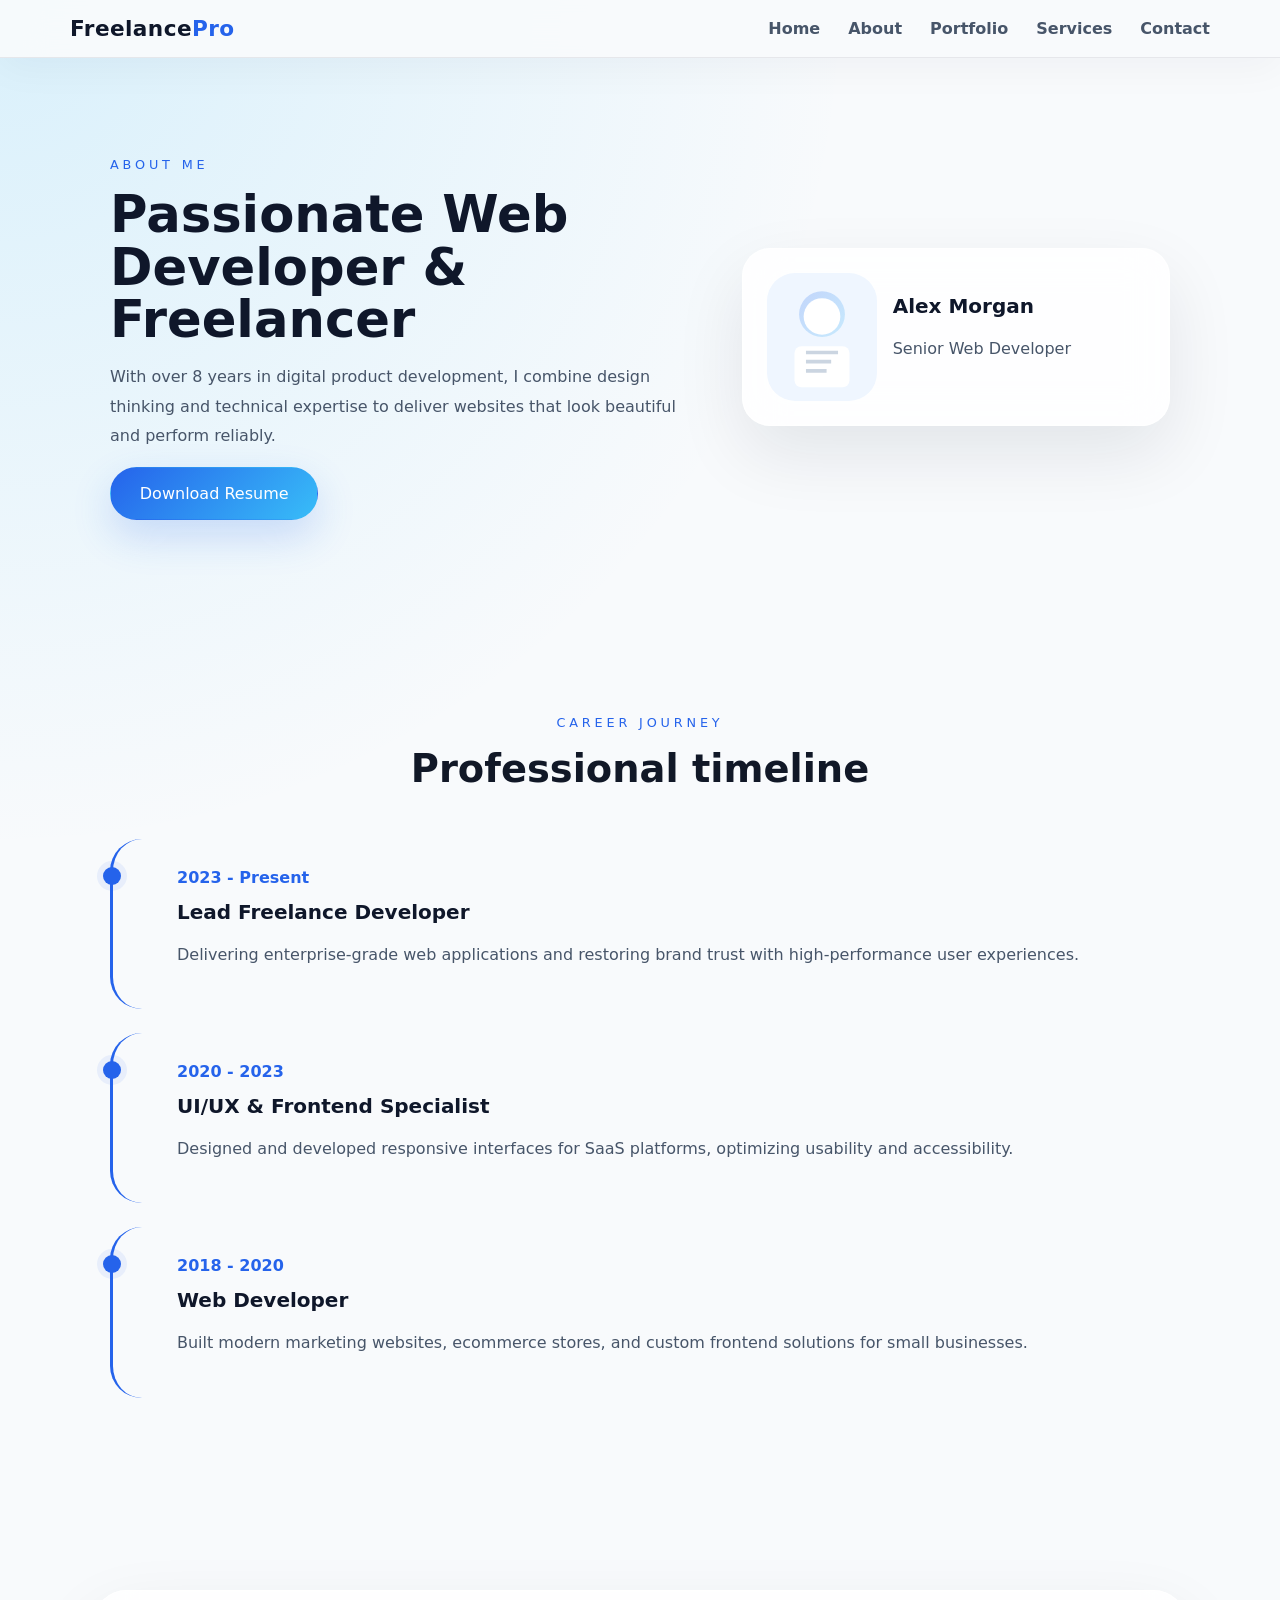
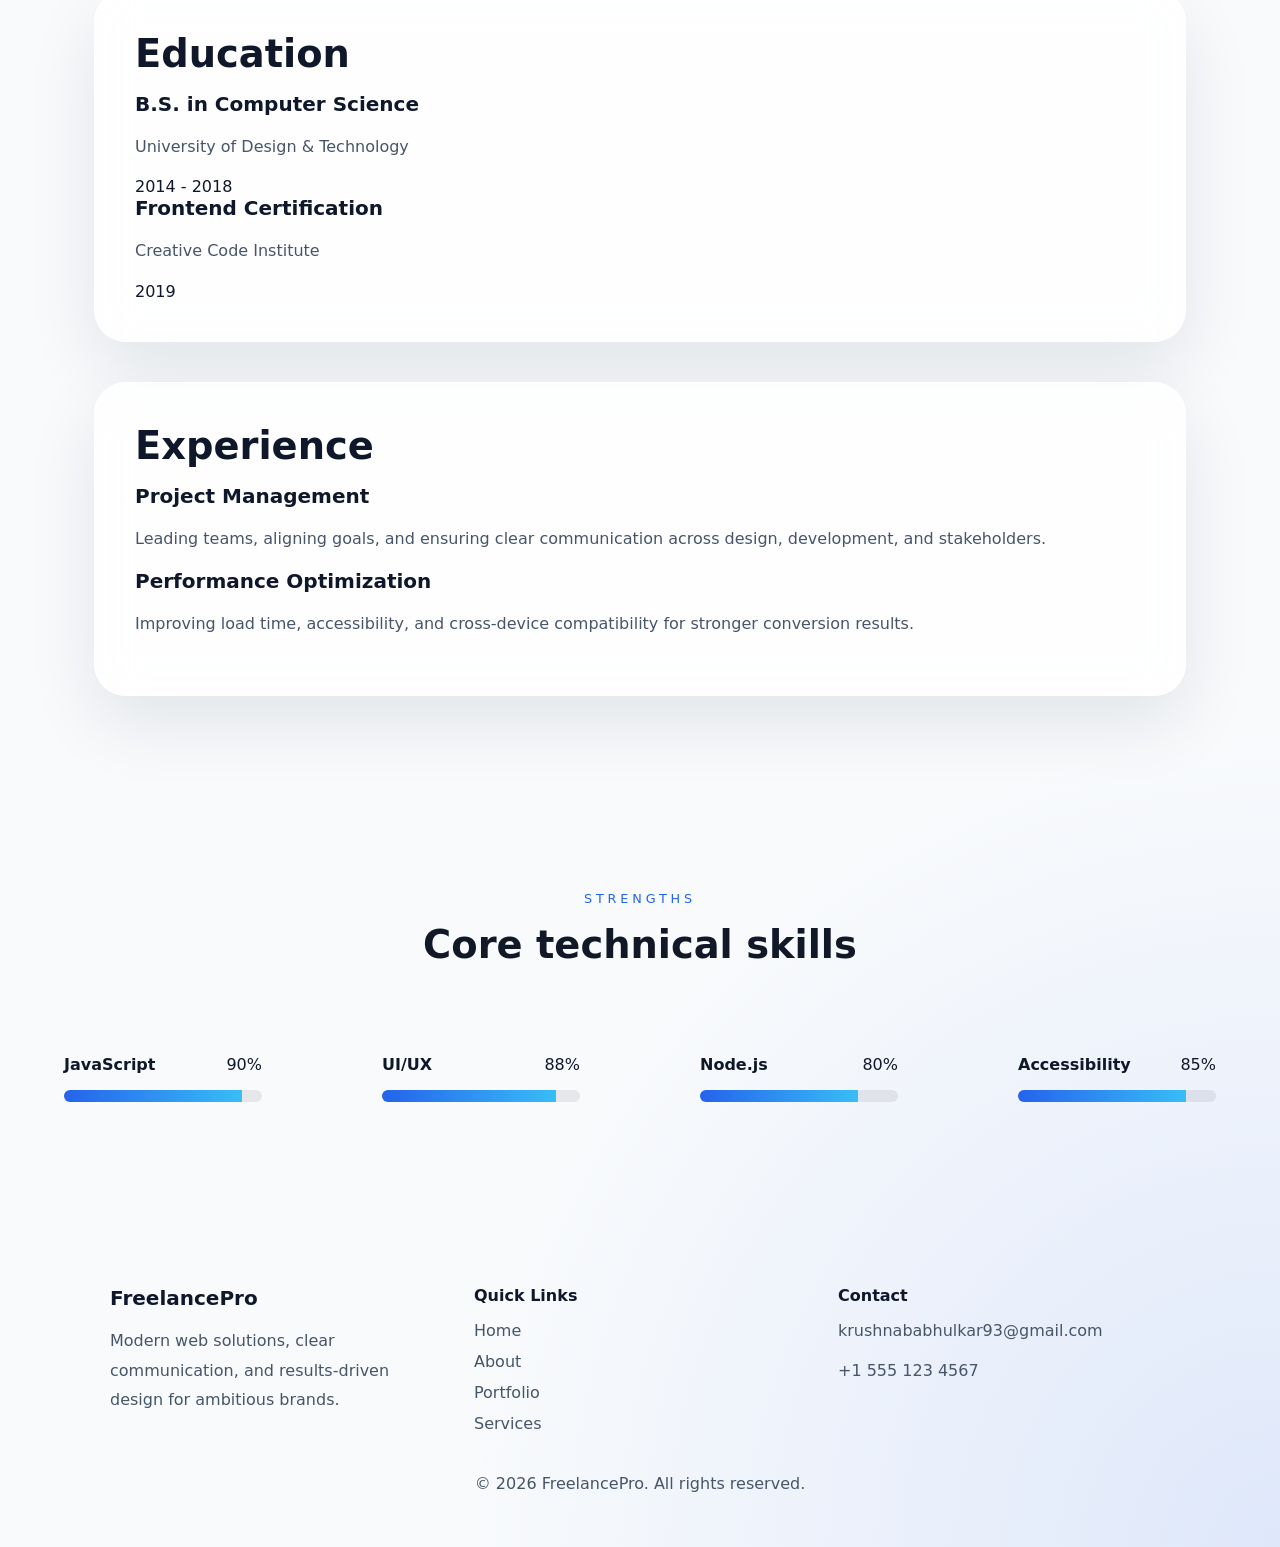
==== about.html @ e70f46a9 "Initial freelace  website" ====
<!DOCTYPE html>
<html lang="en">
<head>
  <meta charset="UTF-8" />
  <meta name="viewport" content="width=device-width, initial-scale=1.0" />
  <title>Freelance Portfolio | About</title>
  <meta name="description" content="About page featuring biography, experience, education, skills, and resume download." />
  <link rel="stylesheet" href="css/style.css" />
</head>
<body>
  <div class="page-loader" id="pageLoader"><span></span></div>

  <header class="site-header" id="header">
    <div class="container nav-container">
      <a href="index.html" class="brand">Freelance<span>Pro</span></a>
      <nav class="nav" id="navbar">
        <a href="index.html" class="nav-link">Home</a>
        <a href="about.html" class="nav-link">About</a>
        <a href="portfolio.html" class="nav-link">Portfolio</a>
        <a href="services.html" class="nav-link">Services</a>
        <a href="contact.html" class="nav-link">Contact</a>
      </nav>
      <button class="nav-toggle" id="navToggle" aria-label="Open navigation menu">
        <span></span><span></span><span></span>
      </button>
    </div>
  </header>

  <main>
    <section class="section about-hero animate-up">
      <div class="container about-grid">
        <div class="about-copy">
          <span class="eyebrow">About Me</span>
          <h1>Passionate Web Developer & Freelancer</h1>
          <p>With over 8 years in digital product development, I combine design thinking and technical expertise to deliver websites that look beautiful and perform reliably.</p>
          <a href="resume/Krushna_Babhulkar_7350629754.pdf" class="btn btn-primary" download>Download Resume</a>
        </div>
        <div class="about-visual">
          <div class="profile-card glass-card">
            <img src="images/profile.svg" alt="Alex Morgan profile illustration" />
            <div>
              <h3>Alex Morgan</h3>
              <p>Senior Web Developer</p>
            </div>
          </div>
        </div>
      </div>
    </section>

    <section class="section timeline-section animate-up delay">
      <div class="container section-header">
        <span class="eyebrow">Career Journey</span>
        <h2>Professional timeline</h2>
      </div>
      <div class="container">
        <div class="timeline">
        <div class="timeline-item">
          <span class="timeline-date">2023 - Present</span>
          <div>
            <h3>Lead Freelance Developer</h3>
            <p>Delivering enterprise-grade web applications and restoring brand trust with high-performance user experiences.</p>
          </div>
        </div>
        <div class="timeline-item">
          <span class="timeline-date">2020 - 2023</span>
          <div>
            <h3>UI/UX & Frontend Specialist</h3>
            <p>Designed and developed responsive interfaces for SaaS platforms, optimizing usability and accessibility.</p>
          </div>
        </div>
        <div class="timeline-item">
          <span class="timeline-date">2018 - 2020</span>
          <div>
            <h3>Web Developer</h3>
            <p>Built modern marketing websites, ecommerce stores, and custom frontend solutions for small businesses.</p>
          </div>
        </div>
        </div>
      </div>
    </section>

    <section class="section education-experience animate-up">
      <div class="container split-grid">
        <div class="glass-card info-card">
          <h2>Education</h2>
          <div class="info-block">
            <h3>B.S. in Computer Science</h3>
            <p>University of Design & Technology</p>
            <span>2014 - 2018</span>
          </div>
          <div class="info-block">
            <h3>Frontend Certification</h3>
            <p>Creative Code Institute</p>
            <span>2019</span>
          </div>
        </div>
        <div class="glass-card info-card">
          <h2>Experience</h2>
          <div class="info-block">
            <h3>Project Management</h3>
            <p>Leading teams, aligning goals, and ensuring clear communication across design, development, and stakeholders.</p>
          </div>
          <div class="info-block">
            <h3>Performance Optimization</h3>
            <p>Improving load time, accessibility, and cross-device compatibility for stronger conversion results.</p>
          </div>
        </div>
      </div>
    </section>

    <section class="section skills-section animate-up delay">
      <div class="container section-header">
        <span class="eyebrow">Strengths</span>
        <h2>Core technical skills</h2>
      </div>
      <div class="skills-grid">
        <div class="skill-item">
          <div class="skill-heading">
            <h4>JavaScript</h4>
            <span>90%</span>
          </div>
          <div class="progress-bar"><span style="width: 90%"></span></div>
        </div>
        <div class="skill-item">
          <div class="skill-heading">
            <h4>UI/UX</h4>
            <span>88%</span>
          </div>
          <div class="progress-bar"><span style="width: 88%"></span></div>
        </div>
        <div class="skill-item">
          <div class="skill-heading">
            <h4>Node.js</h4>
            <span>80%</span>
          </div>
          <div class="progress-bar"><span style="width: 80%"></span></div>
        </div>
        <div class="skill-item">
          <div class="skill-heading">
            <h4>Accessibility</h4>
            <span>85%</span>
          </div>
          <div class="progress-bar"><span style="width: 85%"></span></div>
        </div>
      </div>
    </section>
  </main>

  <footer class="site-footer">
    <div class="container footer-grid">
      <div>
        <h3>FreelancePro</h3>
        <p>Modern web solutions, clear communication, and results-driven design for ambitious brands.</p>
      </div>
      <div>
        <h4>Quick Links</h4>
        <a href="index.html">Home</a>
        <a href="about.html">About</a>
        <a href="portfolio.html">Portfolio</a>
        <a href="services.html">Services</a>
      </div>
      <div>
        <h4>Contact</h4>
        <a href="https://mail.google.com/mail/?view=cm&fs=1&to=krushnababhulkar93@gmail.com&su=Website%20Inquiry&body=Hello%20Krushna,%0A%0AI%20visited%20your%20portfolio%20website%20and%20would%20like%20to%20discuss%20a%20project.%0A%0ARegards,"
       target="_blank">krushnababhulkar93@gmail.com</a>

        <p>+1 555 123 4567</p>
      </div>
    </div>
    <div class="copyright">
      <p>© 2026 FreelancePro. All rights reserved.</p>
    </div>
  </footer>

  <button class="back-to-top" id="backToTop" aria-label="Back to top">↑</button>
  <script src="js/script.js"></script>
</body>
</html>
---- css/style.css ----
:root {
  --bg: #f8fafc;
  --surface: rgba(255, 255, 255, 0.82);
  --surface-strong: rgba(15, 23, 42, 0.92);
  --text: #0f172a;
  --muted: #475569;
  --primary: #2563eb;
  --accent: #38bdf8;
  --border: rgba(15, 23, 42, 0.12);
  --shadow: 0 28px 70px rgba(15, 23, 42, 0.09);
  --radius: 28px;
}

* {
  box-sizing: border-box;
}

html {
  scroll-behavior: smooth;
  overflow-x: hidden;
  overflow-y: scroll;
}

body {
  margin: 0;
  font-family: Inter, system-ui, -apple-system, BlinkMacSystemFont, 'Segoe UI', sans-serif;
  background: radial-gradient(circle at top left, rgba(56, 189, 248, 0.16), transparent 25%),
              radial-gradient(circle at bottom right, rgba(37, 99, 235, 0.12), transparent 24%),
              #f8fafc;
  color: var(--text);
}

img {
  max-width: 100%;
  display: block;
}

a {
  color: inherit;
  text-decoration: none;
}

button {
  font: inherit;
}

.container {
  width: 100%;
  max-width: 1140px;
  margin: 0 auto;
  padding: 0 2.5rem;
}

.site-header {
  position: sticky;
  top: 0;
  z-index: 999;
  backdrop-filter: blur(20px);
  background: rgba(248, 250, 252, 0.95);
  border-bottom: 1px solid rgba(15, 23, 42, 0.08);
  box-shadow: 0 10px 40px rgba(15, 23, 42, 0.04);
}

.nav-container {
  padding: 1.2rem 0;
}

.nav-container {
  display: flex;
  align-items: center;
  justify-content: space-between;
  gap: 1rem;
  padding: 1rem 0;
}

.brand {
  font-size: 1.35rem;
  font-weight: 800;
  letter-spacing: 0.02em;
}

.brand span {
  color: var(--primary);
}

.nav {
  display: flex;
  align-items: center;
  gap: 1.75rem;
}

.nav-link {
  color: var(--muted);
  font-weight: 600;
  transition: color 0.25s ease, transform 0.25s ease;
}

.nav-link:hover,
.nav-link:focus-visible {
  color: var(--primary);
  transform: translateY(-1px);
}

.nav-toggle {
  display: none;
  width: 2rem;
  height: 2rem;
  border: none;
  background: none;
  flex-direction: column;
  justify-content: space-between;
  cursor: pointer;
}

.nav-toggle span {
  display: block;
  width: 100%;
  height: 3px;
  border-radius: 999px;
  background: var(--text);
}

.section {
  padding: 6rem 0;
}

.section-header {
  text-align: center;
  margin-bottom: 3rem;
}

.section-header h2 {
  max-width: 720px;
  margin: 0 auto;
  font-weight: 700;
  color: #111827;
}

.section-header p {
  max-width: 720px;
  margin: 1rem auto 0;
}

.eyebrow {
  display: inline-block;
  text-transform: uppercase;
  letter-spacing: 0.3em;
  color: var(--primary);
  font-size: 0.8rem;
  margin-bottom: 1rem;
}

h1,
h2,
h3,
h4 {
  margin: 0;
}

h1 {
  font-size: clamp(2.8rem, 4vw, 4.4rem);
  line-height: 1.03;
}

h2 {
  font-size: clamp(2.1rem, 3vw, 3rem);
}

h3 {
  font-size: 1.25rem;
}

p {
  line-height: 1.85;
  color: var(--muted);
}

.btn {
  display: inline-flex;
  align-items: center;
  justify-content: center;
  padding: 1rem 1.8rem;
  border-radius: 999px;
  border: 1px solid transparent;
  transition: transform 0.25s ease, background 0.25s ease, color 0.25s ease, box-shadow 0.25s ease;
  cursor: pointer;
}

.btn:hover,
.btn:focus-visible {
  transform: translateY(-2px);
}

.btn-primary {
  background: linear-gradient(135deg, var(--primary), var(--accent));
  color: #fff;
  box-shadow: 0 16px 40px rgba(37, 99, 235, 0.2);
}

.btn-secondary {
  background: rgba(56, 189, 248, 0.14);
  color: var(--text);
  border-color: rgba(56, 189, 248, 0.28);
}

.hero {
  min-height: calc(100vh - 96px);
  display: grid;
  align-items: center;
  position: relative;
}

.hero::before {
  content: '';
  position: absolute;
  inset: 0;
  background: radial-gradient(circle at 20% 20%, rgba(56, 189, 248, 0.18), transparent 22%),
              radial-gradient(circle at 90% 15%, rgba(37, 99, 235, 0.12), transparent 18%);
  pointer-events: none;
}

.hero-grid {
  display: grid;
  grid-template-columns: 1.25fr 1fr;
  gap: 3rem;
  align-items: center;
  padding: 0 1.5rem;
}

.hero-copy {
  position: relative;
  z-index: 1;
}

.hero-copy p {
  max-width: 44rem;
  margin: 1.75rem 0 2.25rem;
  color: #334155;
}

.hero-actions {
  display: flex;
  flex-wrap: wrap;
  gap: 1rem;
  margin-bottom: 1.8rem;
}

.hero-tags {
  display: flex;
  flex-wrap: wrap;
  gap: 0.75rem;
}

.hero-tags span {
  background: rgba(37, 99, 235, 0.12);
  color: var(--primary);
  padding: 0.65rem 1rem;
  border-radius: 999px;
  font-size: 0.95rem;
  font-weight: 600;
}

.profile-frame {
  width: min(32rem, 100%);
  margin: 0 auto;
  border-radius: 42px;
  padding: 1.5rem;
  background: linear-gradient(180deg, rgba(255, 255, 255, 0.86), rgba(255, 255, 255, 0.72));
  box-shadow: 0 28px 60px rgba(15, 23, 42, 0.12);
  border: 1px solid rgba(255, 255, 255, 0.72);
}

.profile-frame img {
  width: 100%;
  border-radius: 36px;
}

.glass-card {
  background: var(--surface);
  border: 1px solid rgba(255, 255, 255, 0.65);
  box-shadow: var(--shadow);
  border-radius: var(--radius);
  backdrop-filter: blur(22px);
  transition: transform 0.3s ease, border-color 0.3s ease, box-shadow 0.3s ease;
}

.glass-card:hover {
  transform: translateY(-6px);
  border-color: rgba(56, 189, 248, 0.24);
}

.services-preview .service-grid,
.skills-grid,
.stats-grid,
.services-grid,
.form-grid,
.split-grid {
  display: grid;
  gap: 2.5rem;
  padding: 0 1.5rem;
}

.project-grid {
  display: grid;
  gap: 2.5rem;
}

.skill-card {
  display: flex;
  flex-direction: column;
  justify-content: space-between;
  padding: 2.5rem;
  border-radius: 32px;
  min-height: 280px;
}

.skill-card h3 {
  font-size: 1.35rem;
  margin-bottom: 1rem;
  color: #111827;
}

.skill-card p {
  color: #475569;
  line-height: 1.9;
  margin-bottom: 1.5rem;
}

.skill-meta {
  display: inline-flex;
  padding: 0.65rem 1rem;
  border-radius: 999px;
  background: rgba(37, 99, 235, 0.12);
  color: var(--primary);
  font-weight: 700;
  width: fit-content;
}

.service-grid,
.services-grid,
.stats-grid,
.project-grid,
.skills-grid {
  grid-template-columns: repeat(auto-fit, minmax(260px, 1fr));
}

.form-grid {
  grid-template-columns: repeat(2, minmax(280px, 1fr));
}

.service-card,
.stat-card,
.project-card,
.info-card,
.timeline-item,
.skill-item {
  padding: 2.5rem;
}

.service-card,
.stat-card,
.project-card,
.info-card,
.timeline-item,
.skill-item {
  border-radius: 32px;
}

.service-card {
  display: flex;
  flex-direction: column;
  justify-content: space-between;
  min-height: 100%;
  padding: 3rem;
  gap: 1.5rem;
  min-height: 380px;
}

.service-card h3 {
  margin-bottom: 1rem;
}

.service-card p {
  color: #475569;
  line-height: 1.95;
  margin-bottom: 1.2rem;
}

.stat-card {
  text-align: center;
}

.stat-card h3 {
  font-size: 2.7rem;
  color: var(--primary);
  margin-bottom: 0.5rem;
}

.skill-heading {
  display: flex;
  justify-content: space-between;
  align-items: center;
  margin-bottom: 1rem;
}

.progress-bar {
  width: 100%;
  height: 12px;
  background: rgba(15, 23, 42, 0.08);
  border-radius: 999px;
  overflow: hidden;
}

.progress-bar span {
  display: block;
  height: 100%;
  background: linear-gradient(90deg, var(--primary), var(--accent));
}

.timeline {
  display: grid;
  gap: 1.5rem;
}

.timeline-item {
  position: relative;
  padding: 1.8rem 1.5rem 1.5rem 4rem;
  border-left: 3px solid var(--primary);
}

.timeline-item::before {
  content: '';
  position: absolute;
  left: -10px;
  top: 1.75rem;
  width: 18px;
  height: 18px;
  border-radius: 50%;
  background: var(--primary);
  box-shadow: 0 0 0 6px rgba(37, 99, 235, 0.08);
}

.timeline-date {
  display: inline-flex;
  align-items: center;
  color: var(--primary);
  font-weight: 700;
  margin-bottom: 0.8rem;
}

.about-grid,
.form-container {
  display: grid;
  gap: 2rem;
}

.about-grid {
  grid-template-columns: 1.4fr 1fr;
  align-items: center;
}

.about-visual .profile-card {
  display: grid;
  grid-template-columns: 110px 1fr;
  gap: 1rem;
  align-items: center;
  padding: 1.5rem;
}

.about-visual img {
  width: 100%;
  border-radius: 28px;
}

.info-card h2,
.service-card h3,
.project-copy h3,
.contact-form h2 {
  margin-bottom: 1rem;
}

.card-icon,
.service-icon {
  font-size: 2rem;
  margin-bottom: 1rem;
}

.service-icon {
  width: 56px;
  height: 56px;
  display: grid;
  place-items: center;
  background: rgba(56, 189, 248, 0.12);
  border-radius: 18px;
  color: var(--primary);
  box-shadow: inset 0 0 0 1px rgba(56, 189, 248, 0.22);
  margin-bottom: 1rem;
}

.project-grid {
  grid-template-columns: repeat(2, minmax(0, 1fr));
}

.project-card {
  display: grid;
  border-radius: 32px;
  overflow: hidden;
  background: #fff;
  border: 1px solid rgba(15, 23, 42, 0.08);
  min-height: 100%;
}

.project-card img {
  width: 100%;
  display: block;
  object-fit: cover;
  aspect-ratio: 4 / 3;
  min-height: 220px;
  background: linear-gradient(180deg, #eff6ff 0%, #dbeafe 100%);
  border-bottom: 1px solid rgba(15, 23, 42, 0.06);
}

.project-copy {
  padding: 2.5rem;
}

.project-copy h3 {
  margin-bottom: 1rem;
  color: #111827;
}

.project-copy p {
  color: #475569;
  line-height: 2;
  margin-bottom: 1.2rem;
}

.project-tech {
  display: inline-flex;
  margin: 1.15rem 0 1.25rem;
  color: var(--primary);
  font-size: 0.95rem;
  font-weight: 600;
}

.project-actions {
  display: flex;
  gap: 1rem;
  flex-wrap: wrap;
}

.filter-section {
  padding-top: 0;
}

.filter-bar {
  display: flex;
  justify-content: center;
  flex-wrap: wrap;
  gap: 0.75rem;
}

.filter-btn {
  background: rgba(15, 23, 42, 0.06);
  border: none;
  color: var(--text);
  padding: 1rem 1.3rem;
  border-radius: 999px;
  cursor: pointer;
  transition: transform 0.2s ease, background 0.2s ease, color 0.2s ease;
  font-weight: 600;
}

.filter-btn.active,
.filter-btn:hover,
.filter-btn:focus-visible {
  background: var(--primary);
  color: #fff;
  transform: translateY(-1px);
}

.contact-form {
  background: rgba(255, 255, 255, 0.88);
  border: 1px solid rgba(15, 23, 42, 0.08);
  border-radius: 32px;
  padding: 2.25rem;
}

.form-grid {
  grid-template-columns: repeat(2, minmax(0, 1fr));
}

.form-field {
  display: grid;
  gap: 0.5rem;
}

.form-field.full-width {
  grid-column: 1 / -1;
}

label {
  font-weight: 600;
}

input,
select,
textarea {
  width: 100%;
  border: 1px solid rgba(15, 23, 42, 0.16);
  border-radius: 18px;
  padding: 0.95rem 1rem;
  background: #fff;
  color: var(--text);
  transition: border-color 0.2s ease, box-shadow 0.2s ease;
}

input:focus,
select:focus,
textarea:focus {
  outline: none;
  border-color: var(--primary);
  box-shadow: 0 0 0 4px rgba(56, 189, 248, 0.12);
}

input.invalid,
select.invalid,
textarea.invalid {
  border-color: #ef4444;
}

input.valid,
select.valid,
textarea.valid {
  border-color: #22c55e;
}

.error-message {
  color: #ef4444;
  min-height: 1.25rem;
  font-size: 0.9rem;
}

.form-success {
  margin-top: 1.5rem;
  color: #16a34a;
  display: none;
  font-weight: 600;
}

.service-rate {
  font-weight: 700;
  margin: 1.1rem 0;
  color: var(--text);
}

.service-card .btn {
  margin-top: auto;
}

.service-card .btn {
  margin-top: auto;
}

.site-footer {
  padding: 3rem 0 2rem;
}

.footer-grid {
  display: grid;
  grid-template-columns: repeat(auto-fit, minmax(240px, 1fr));
  gap: 2rem;
  margin-bottom: 1.5rem;
  align-items: start;
}

.footer-grid h4 {
  margin-bottom: 1rem;
  color: var(--text);
}

.footer-grid p,
.footer-grid a {
  color: var(--muted);
}

.footer-grid a:hover {
  color: var(--primary);
}

.footer-grid a {
  display: block;
  color: var(--muted);
  margin-bottom: 0.75rem;
}

.footer-grid a:hover {
  color: var(--text);
}

.copyright {
  text-align: center;
  color: var(--muted);
}

.back-to-top {
  position: fixed;
  right: 1.5rem;
  bottom: 1.5rem;
  width: 3rem;
  height: 3rem;
  border: none;
  border-radius: 50%;
  background: var(--primary);
  color: #fff;
  cursor: pointer;
  display: none;
  align-items: center;
  justify-content: center;
  box-shadow: 0 20px 40px rgba(37, 99, 235, 0.22);
  transition: transform 0.2s ease, opacity 0.2s ease;
}

.back-to-top:hover,
.back-to-top:focus-visible {
  transform: translateY(-2px);
}

.page-loader {
  position: fixed;
  inset: 0;
  background: #0f172a;
  display: flex;
  align-items: center;
  justify-content: center;
  z-index: 10000;
}

.page-loader span {
  width: 3rem;
  height: 3rem;
  border-radius: 50%;
  background: linear-gradient(135deg, var(--primary), var(--accent));
  animation: pulse 1.2s ease-in-out infinite;
}

@keyframes pulse {
  0%, 100% { transform: scale(0.85); opacity: 0.75; }
  50% { transform: scale(1.2); opacity: 1; }
}

.animate-up {
  opacity: 0;
  transform: translateY(24px);
  transition: opacity 0.8s ease, transform 0.8s ease;
}

.animate-up.is-visible {
  opacity: 1;
  transform: translateY(0);
}

.animate-up.delay {
  transition-delay: 0.2s;
}

@media (max-width: 900px) {
  .hero-grid,
  .about-grid,
  .project-grid,
  .service-grid,
  .stats-grid,
  .split-grid {
    grid-template-columns: 1fr;
  }

  .nav {
    position: fixed;
    inset: 72px 1rem auto 1rem;
    flex-direction: column;
    gap: 1rem;
    padding: 1.5rem;
    background: rgba(248, 250, 252, 0.98);
    border: 1px solid rgba(15, 23, 42, 0.08);
    border-radius: 24px;
    transform: translateY(-120%);
    opacity: 0;
    pointer-events: none;
    transition: transform 0.3s ease, opacity 0.3s ease;
  }

  .nav.open {
    transform: translateY(0);
    opacity: 1;
    pointer-events: auto;
  }

  .nav-toggle {
    display: flex;
  }

  .form-grid {
    grid-template-columns: 1fr;
  }

  .services-preview .service-grid,
  .services-grid,
  .stats-grid,
  .project-grid {
    grid-template-columns: 1fr;
  }
}

@media (max-width: 660px) {
  .section {
    padding: 4rem 0;
  }

  .hero-grid {
    gap: 1.75rem;
  }

  .hero-copy p,
  .project-copy p,
  .about-copy p {
    font-size: 1rem;
  }

  .nav-container {
    padding: 0.9rem 0;
  }

  .footer-grid {
    grid-template-columns: 1fr;
  }
}

@media (max-width: 660px) {
  .hero {
    min-height: auto;
    padding-top: 2rem;
  }

  .hero-grid {
    gap: 2rem;
  }

  .hero-copy p,
  .project-copy p,
  .about-copy p {
    font-size: 1rem;
  }

  .nav-container {
    padding: 0.9rem 0;
  }

  .service-grid,
  .services-grid,
  .stats-grid,
  .project-grid {
    grid-template-columns: 1fr;
  }

  .footer-grid {
    grid-template-columns: 1fr;
  }
}

@media (max-width: 640px) {
  .section {
    padding: 3rem 0;
  }

  .hero-copy p,
  .project-copy p,
  .about-copy p {
    font-size: 1rem;
  }

  .nav-container {
    padding: 0.75rem 0;
  }

  .page-loader span {
    width: 2.5rem;
    height: 2.5rem;
  }
}

@media (max-width: 480px) {
  .hero-actions {
    flex-direction: column;
  }

  .filter-bar {
    flex-direction: column;
  }
}
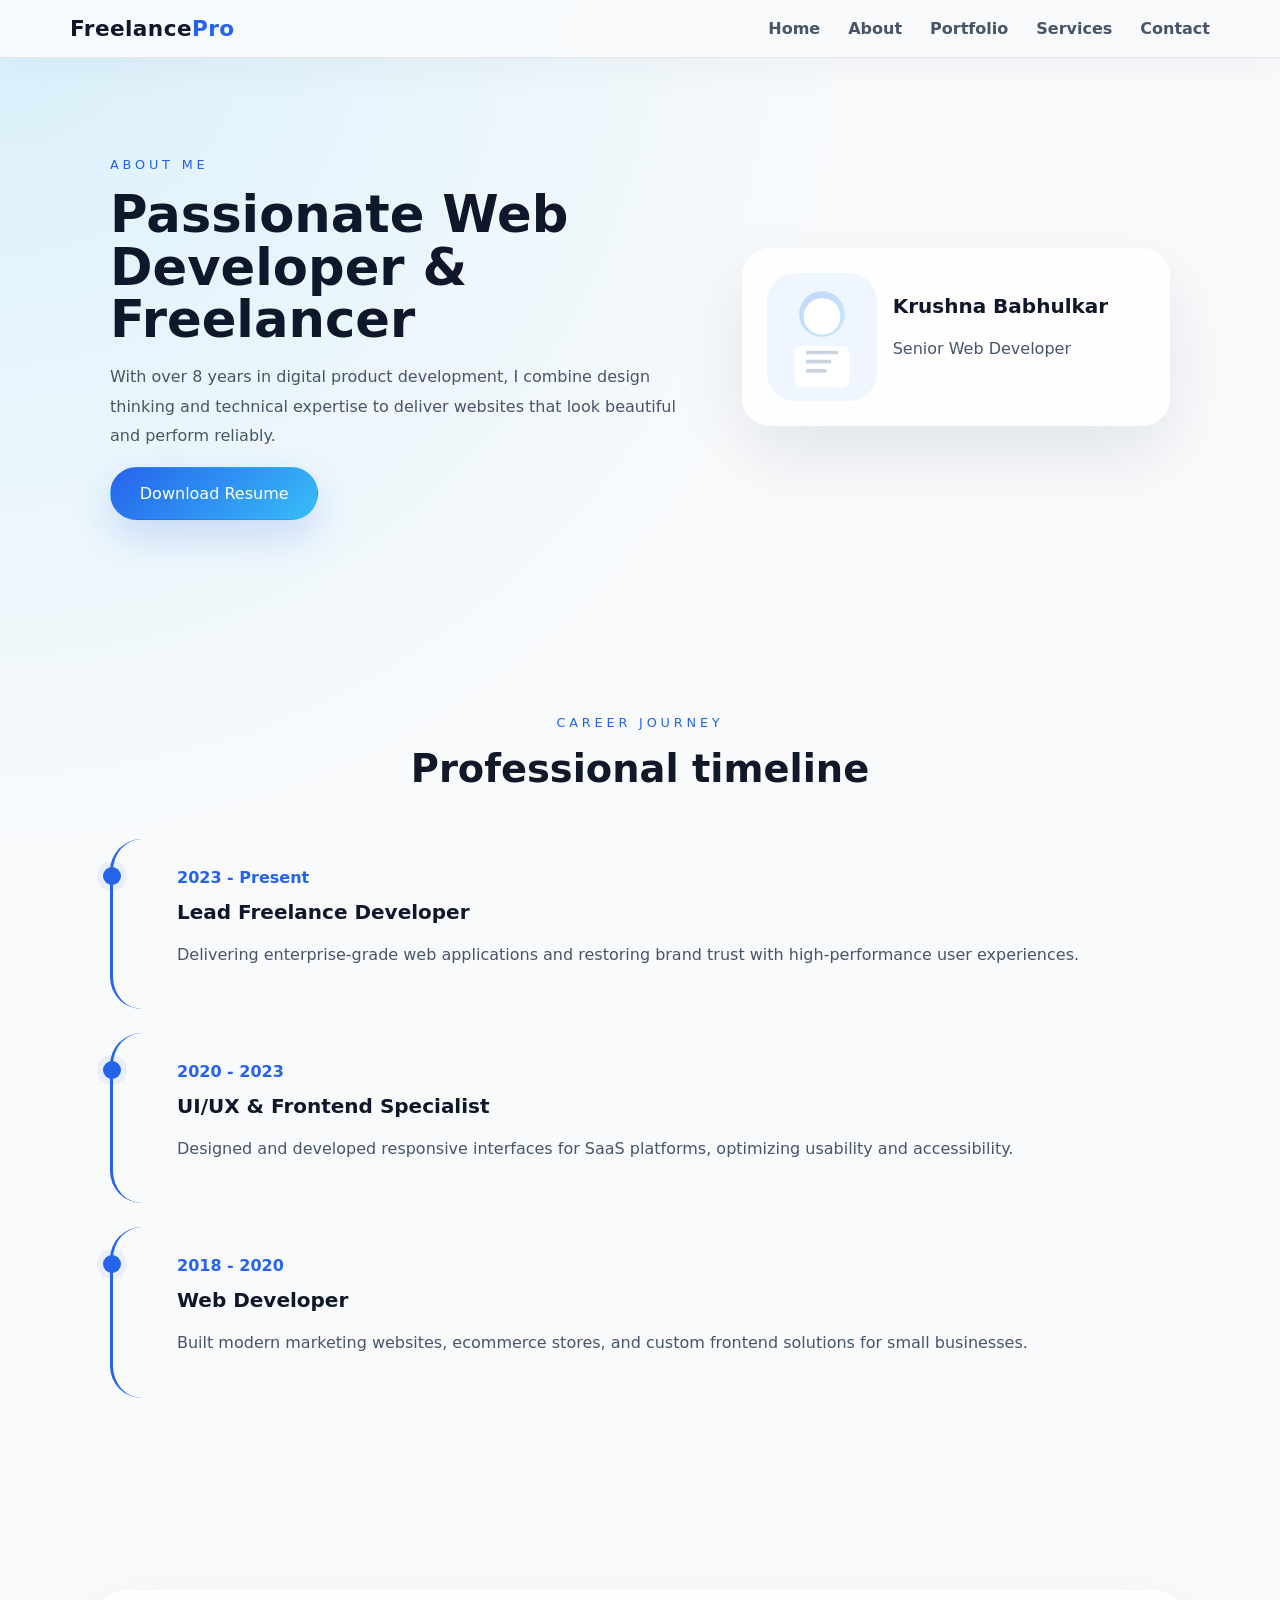
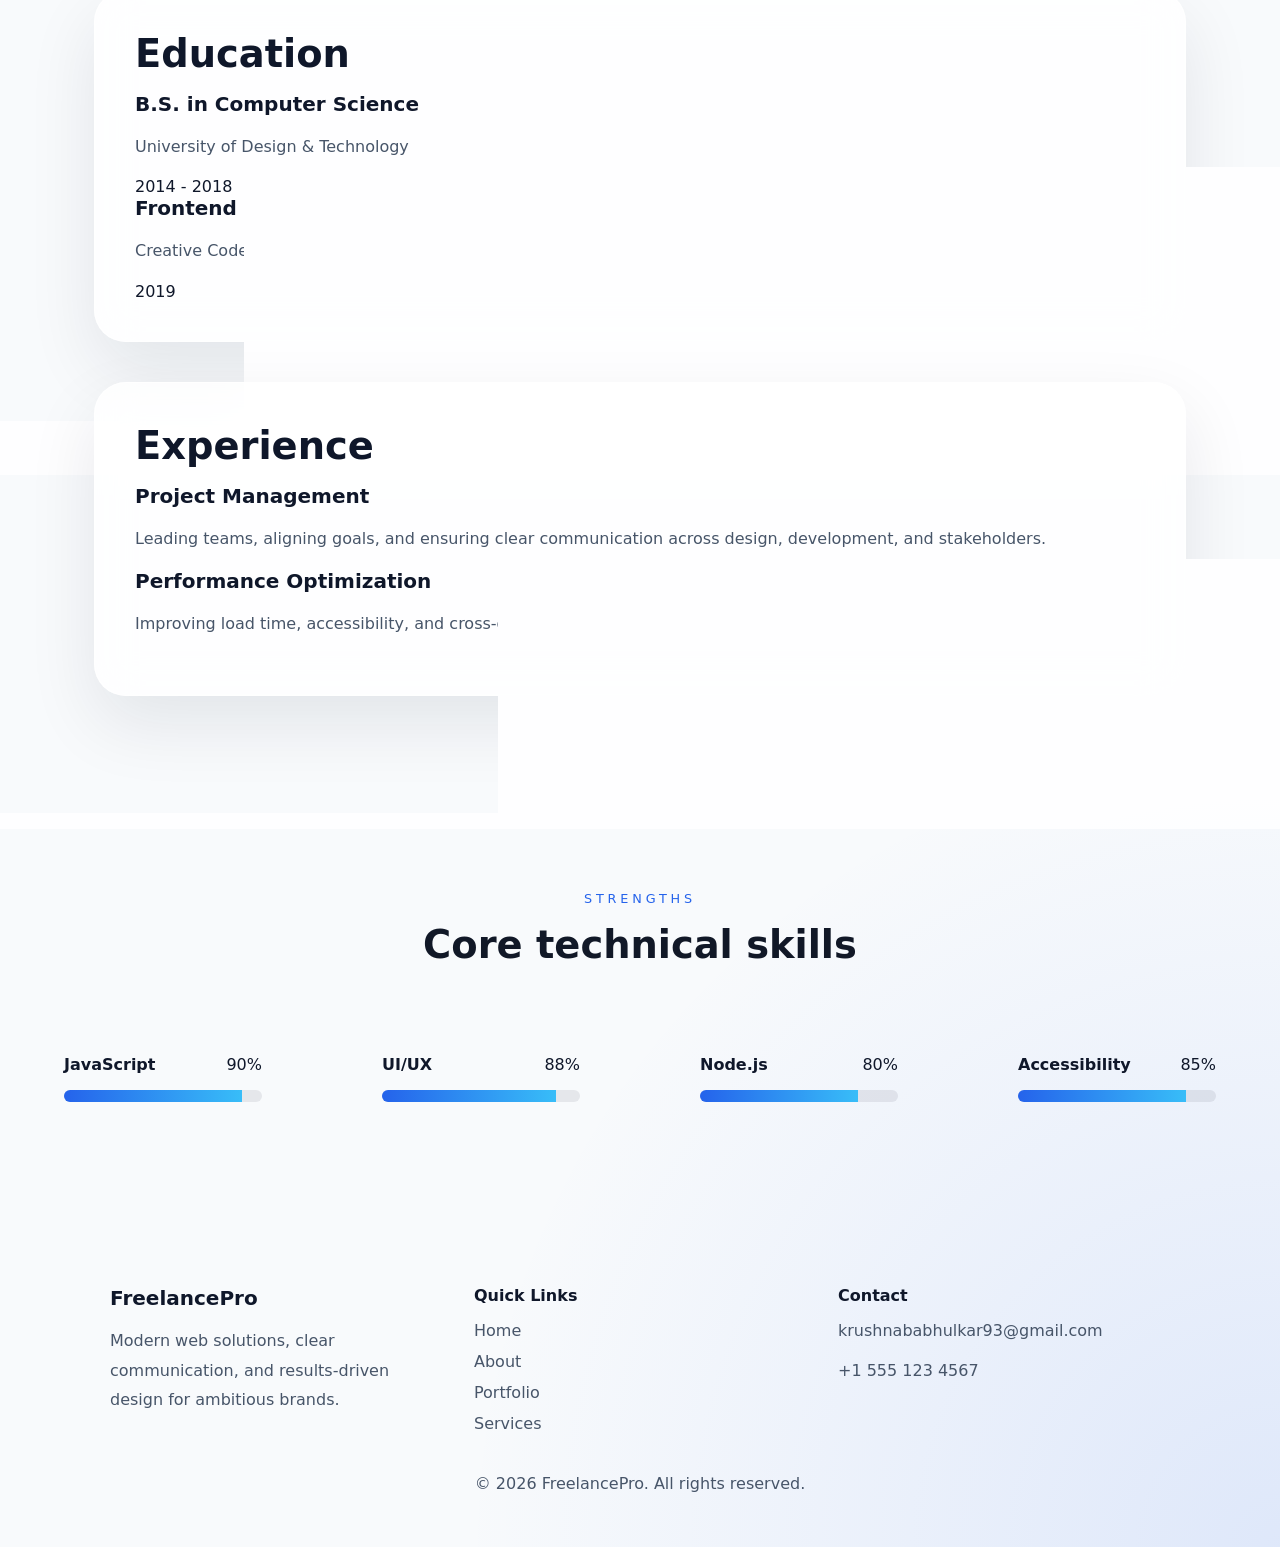
==== commit e930b476: "replace Alex morgan with kruhsna Babhulkar" ====
--- a/about.html
+++ b/about.html
@@ -37,9 +37,9 @@
         </div>
         <div class="about-visual">
           <div class="profile-card glass-card">
-            <img src="images/profile.svg" alt="Alex Morgan profile illustration" />
+            <img src="images/profile.svg" alt="Krushna Babhulkar" />
             <div>
-              <h3>Alex Morgan</h3>
+              <h3>Krushna Babhulkar</h3>
               <p>Senior Web Developer</p>
             </div>
           </div>
